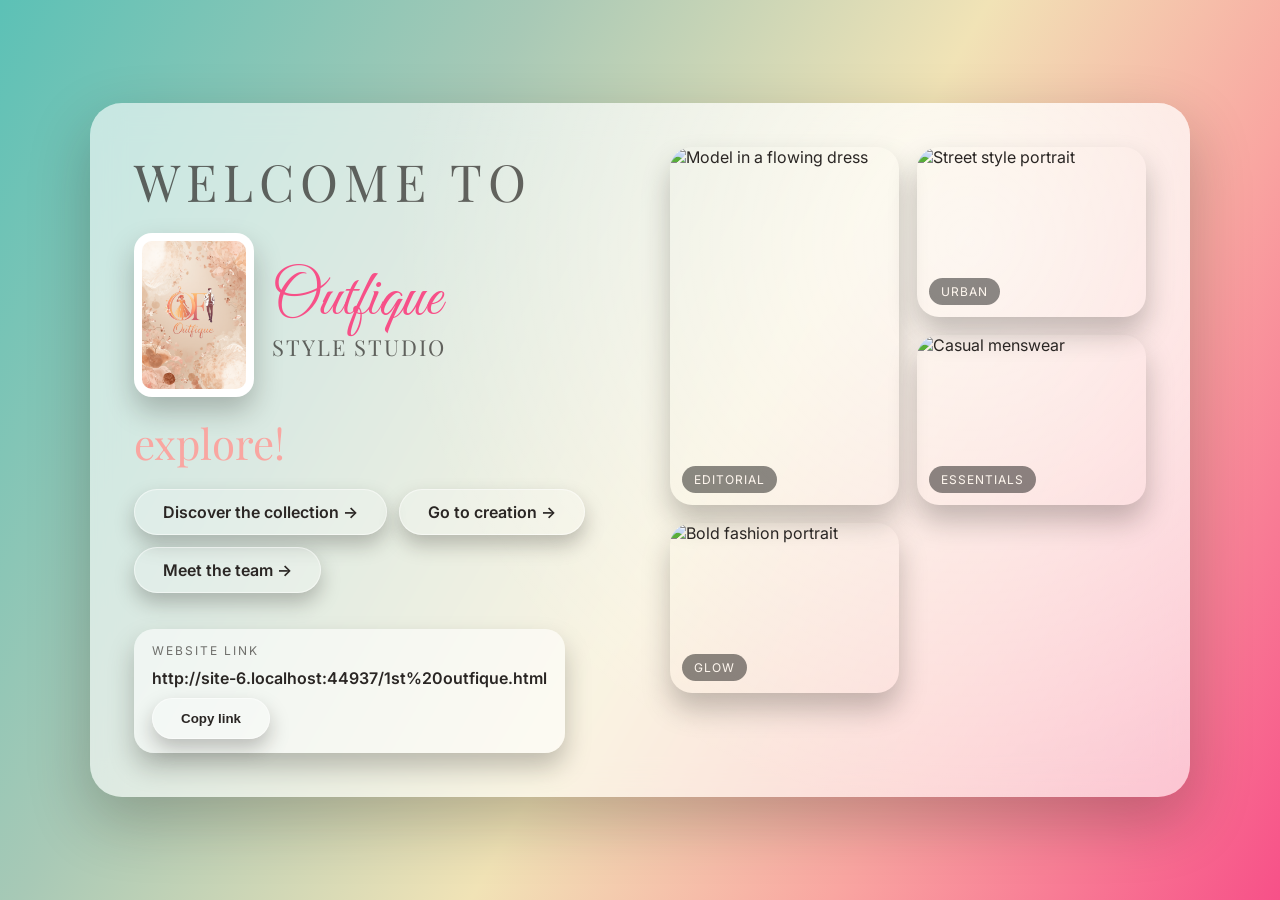
==== 1st outfique.html @ 27d2594f "Improve link accessibility hint Co-authored-by: mattleapertree-droid <254641514+mattleapertree-droid" ====
<!doctype html>
<html lang="en">
	<head>
		<meta charset="utf-8" />
		<meta name="viewport" content="width=device-width, initial-scale=1" />
		<title>Outfique — Welcome</title>
		<link rel="stylesheet" href="outflique beh.css" />
		<link rel="preconnect" href="https://fonts.googleapis.com" />
		<link rel="preconnect" href="https://fonts.gstatic.com" crossorigin />
		<link
			href="https://fonts.googleapis.com/css2?family=Playfair+Display:wght@600;700;800&family=Great+Vibes&family=Inter:wght@300;400;600&display=swap"
			rel="stylesheet"
		/>
		<style>
			:root {
				--bg-grad: linear-gradient(
					120deg,
					var(--outflique-teal, #5cc1b6) 0%,
					var(--outflique-mint, #a8c9b6) 30%,
					var(--outflique-cream, #f1e3b6) 55%,
					var(--outflique-peach, #f9a6a1) 75%,
					var(--outflique-pink, #f75088) 100%
				);
				--glass: rgba(255, 255, 255, 0.2);
				--shadow: rgba(24, 18, 14, 0.25);
			}

			* {
				box-sizing: border-box;
			}

			html,
			body {
				height: 100%;
				margin: 0;
				font-family: "Inter", system-ui, sans-serif;
				color: var(--outflique-ink, #2a2624);
			}

			body {
				background: var(--bg-grad);
				display: flex;
				align-items: center;
				justify-content: center;
				padding: 32px;
			}

			.stage {
				width: min(1100px, 100%);
				min-height: 640px;
				background: rgba(255, 255, 255, 0.6);
				border-radius: 32px;
				box-shadow: 0 24px 60px var(--shadow);
				backdrop-filter: blur(16px);
				padding: clamp(24px, 4vw, 44px);
				display: grid;
				grid-template-columns: minmax(300px, 1.05fr) minmax(280px, 1fr);
				gap: 36px;
				position: relative;
				overflow: hidden;
			}

			.stage::before {
				content: "";
				position: absolute;
				inset: 0;
				background: radial-gradient(circle at 80% 20%, rgba(255, 255, 255, 0.55), transparent 55%);
				pointer-events: none;
			}

			.hero-left {
				display: flex;
				flex-direction: column;
				gap: 18px;
				z-index: 1;
			}

			.logo-row {
				display: flex;
				align-items: center;
				gap: 18px;
			}

			.logo {
				width: 120px;
				height: auto;
				border-radius: 18px;
				box-shadow: 0 14px 28px var(--shadow);
				background: #fff;
				padding: 8px;
			}

			.welcome {
				font-family: "Playfair Display", serif;
				font-size: clamp(28px, 4vw, 52px);
				letter-spacing: 6px;
				text-transform: uppercase;
				color: rgba(42, 38, 36, 0.7);
			}

			.brand {
				font-family: "Great Vibes", cursive;
				font-size: clamp(36px, 5vw, 68px);
				color: var(--outflique-pink, #f75088);
				line-height: 1;
			}

			.subtitle {
				font-family: "Playfair Display", serif;
				font-size: clamp(16px, 2vw, 22px);
				letter-spacing: 2px;
				text-transform: uppercase;
				color: rgba(42, 38, 36, 0.7);
			}

			.tagline {
				font-family: "Playfair Display", serif;
				font-size: clamp(24px, 3.5vw, 42px);
				color: var(--outflique-peach, #f9a6a1);
			}

			.cta {
				display: inline-flex;
				align-items: center;
				gap: 10px;
				padding: 12px 28px;
				border-radius: 999px;
				background: var(--glass);
				border: 1px solid rgba(255, 255, 255, 0.5);
				color: var(--outflique-ink, #2a2624);
				text-decoration: none;
				font-weight: 600;
				width: fit-content;
				box-shadow: 0 10px 20px var(--shadow);
			}

			.cta-group {
				display: flex;
				flex-wrap: wrap;
				gap: 12px;
			}

			.site-link {
				margin-top: 18px;
				padding: 14px 18px;
				border-radius: 20px;
				background: rgba(255, 255, 255, 0.55);
				box-shadow: 0 14px 26px var(--shadow);
				display: grid;
				gap: 10px;
				width: fit-content;
			}

			.site-label {
				text-transform: uppercase;
				letter-spacing: 2px;
				font-size: 12px;
				color: rgba(42, 38, 36, 0.65);
			}

			.site-url {
				font-weight: 600;
				color: var(--outflique-ink, #2a2624);
				text-decoration: none;
				word-break: break-all;
			}

			.site-url:hover {
				text-decoration: underline;
			}

			.sr-only {
				position: absolute;
				width: 1px;
				height: 1px;
				padding: 0;
				margin: -1px;
				overflow: hidden;
				clip: rect(0, 0, 0, 0);
				white-space: nowrap;
				border: 0;
			}

			.gallery {
				display: grid;
				grid-template-columns: repeat(2, minmax(120px, 1fr));
				grid-auto-rows: 170px;
				gap: 18px;
				z-index: 1;
			}

			.card {
				border-radius: 22px;
				overflow: hidden;
				box-shadow: 0 16px 28px var(--shadow);
				position: relative;
			}

			.card img {
				width: 100%;
				height: 100%;
				object-fit: cover;
				display: block;
			}

			.card.tall {
				grid-row: span 2;
			}

			.chip {
				position: absolute;
				bottom: 12px;
				left: 12px;
				background: rgba(0, 0, 0, 0.45);
				color: #fff7ef;
				padding: 6px 12px;
				border-radius: 999px;
				font-size: 12px;
				letter-spacing: 1px;
				text-transform: uppercase;
			}

			@media (max-width: 900px) {
				.stage {
					grid-template-columns: 1fr;
				}

				.gallery {
					grid-template-columns: repeat(2, minmax(120px, 1fr));
				}
			}
		</style>
	</head>
	<body>
		<main class="stage">
			<section class="hero-left">
				<div class="welcome">Welcome to</div>
				<div class="logo-row">
					<img class="logo" src="DESIGN NI JARED.png" alt="Outfique logo" />
					<div>
						<div class="brand">Outfique</div>
						<div class="subtitle">Style Studio</div>
					</div>
				</div>
				<div class="tagline">explore!</div>
				<div class="cta-group">
					<a class="cta" href="collections ko beh.html">Discover the collection →</a>
					<a class="cta" href="creation outfique.html">Go to creation →</a>
					<a class="cta" href="team.html">Meet the team →</a>
				</div>
				<div class="site-link">
					<div class="site-label">Website link</div>
					<a class="site-url" id="siteUrl" href=""></a>
					<button class="cta" type="button" id="copySiteLink" aria-describedby="siteUrl">Copy link</button>
					<span class="sr-only" id="copyStatus" aria-live="polite"></span>
				</div>
			</section>

			<section class="gallery" id="gallery" aria-label="Outfique gallery">
				<div class="card tall">
					<img
						src="https://images.unsplash.com/photo-1503341455253-b2e723bb3dbb?auto=format&fit=crop&w=600&q=80"
						alt="Model in a flowing dress"
					/>
					<span class="chip">Editorial</span>
				</div>
				<div class="card">
					<img
						src="https://images.unsplash.com/photo-1524504388940-b1c1722653e1?auto=format&fit=crop&w=600&q=80"
						alt="Street style portrait"
					/>
					<span class="chip">Urban</span>
				</div>
				<div class="card">
					<img
						src="https://images.unsplash.com/photo-1521572163474-6864f9cf17ab?auto=format&fit=crop&w=600&q=80"
						alt="Casual menswear"
					/>
					<span class="chip">Essentials</span>
				</div>
				<div class="card">
					<img
						src="https://images.unsplash.com/photo-1519741497674-611481863552?auto=format&fit=crop&w=600&q=80"
						alt="Bold fashion portrait"
					/>
					<span class="chip">Glow</span>
				</div>
			</section>
		</main>
		<script>
			const siteUrl = document.getElementById("siteUrl");
			const copySiteLink = document.getElementById("copySiteLink");
			const copyStatus = document.getElementById("copyStatus");
			const resolvedLink = window.location.href;
			const successResetDelayMs = 2000; // Keep the success message brief so the UI resets quickly.
			const errorResetDelayMs = 2500; // Slightly longer to give users time to read the guidance.
			const localhostHostnames = ["localhost", "127.0.0.1", "::1", "localhost.localdomain"];
			const isLocalhost = localhostHostnames.includes(window.location.hostname);
			const canUseClipboard = Boolean(navigator.clipboard && (window.isSecureContext || isLocalhost));

			siteUrl.textContent = resolvedLink;
			siteUrl.setAttribute("href", resolvedLink);
			if (!canUseClipboard) {
				copySiteLink.disabled = true;
				copySiteLink.textContent = "Copy unavailable";
				copyStatus.textContent = "Copy unavailable. Please select the link above and copy it manually.";
			}

			copySiteLink.addEventListener("click", async () => {
				try {
					await navigator.clipboard.writeText(resolvedLink);
					copySiteLink.textContent = "Link copied!";
					copyStatus.textContent = "Link copied to clipboard.";
					setTimeout(() => {
						copySiteLink.textContent = "Copy link";
						copyStatus.textContent = "";
					}, successResetDelayMs);
				} catch (error) {
					console.error("Clipboard write failed:", error);
					copySiteLink.textContent = "Copy failed";
					copyStatus.textContent = "Copy failed. Please select the link above and copy it manually.";
					setTimeout(() => {
						copySiteLink.textContent = "Copy link";
						copyStatus.textContent = "";
					}, errorResetDelayMs);
					siteUrl.focus();
				}
			});
		</script>
	</body>
</html>
---- outflique beh.css ----
:root {
	/* Outflique universal palette (Summer Sunset) */
	--outflique-teal: #5cc1b6;
	--outflique-mint: #a8c9b6;
	--outflique-cream: #f1e3b6;
	--outflique-peach: #f9a6a1;
	--outflique-pink: #f75088;

	/* Neutrals */
	--outflique-ink: #2a2624;
	--outflique-paper: #fff7ef;
}

* {
	box-sizing: border-box;
}

html,
body {
	margin: 0;
	padding: 0;
	color: var(--outflique-ink);
	background: var(--outflique-paper);
}
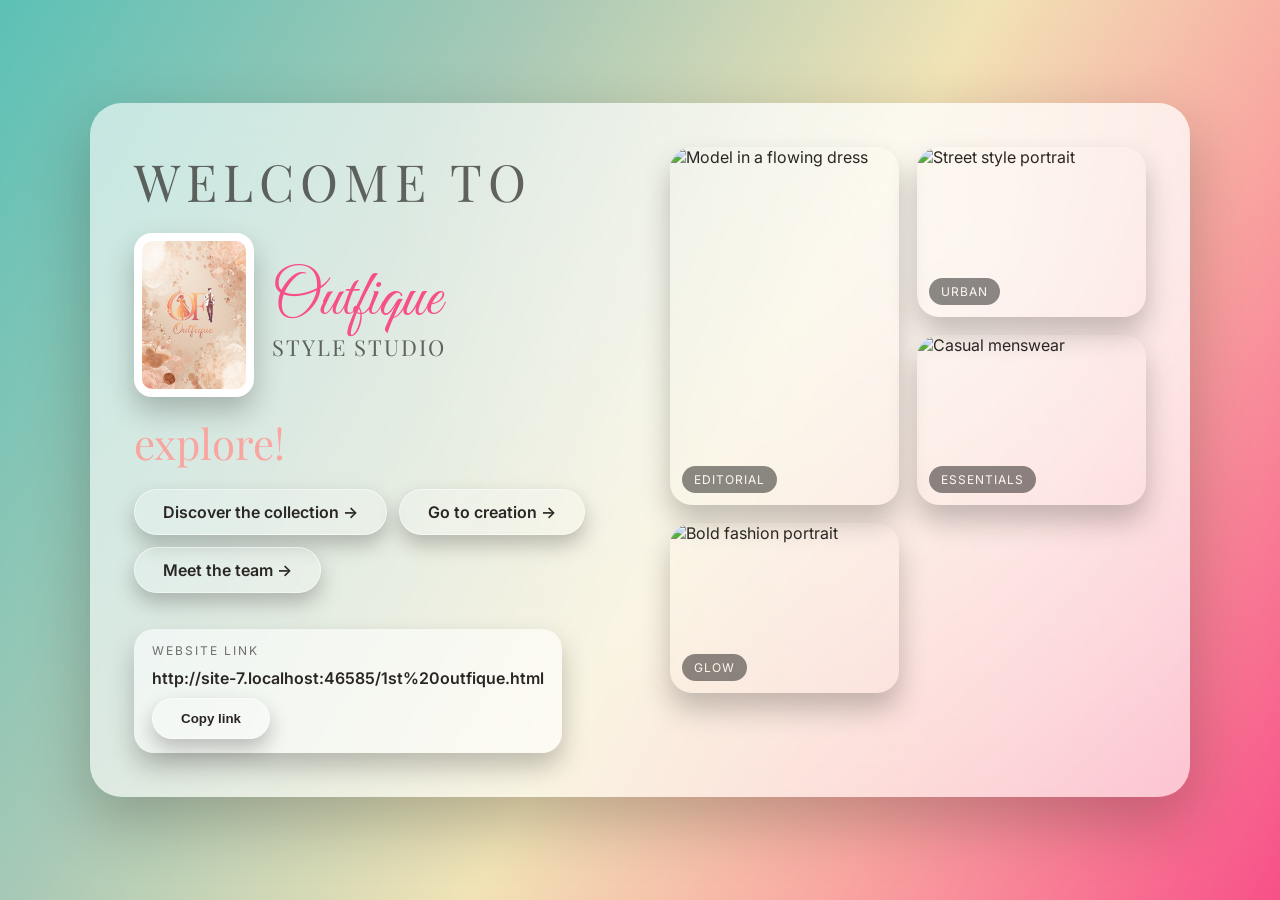
==== commit 5dc80f66: "Gate copy handler on clipboard support Co-authored-by: mattleapertree-droid <254641514+mattleapertre" ====
--- a/1st outfique.html
+++ b/1st outfique.html
@@ -306,26 +306,27 @@
 				copyStatus.textContent = "Copy unavailable. Please select the link above and copy it manually.";
 			}
 
-			copySiteLink.addEventListener("click", async () => {
-				try {
-					await navigator.clipboard.writeText(resolvedLink);
-					copySiteLink.textContent = "Link copied!";
-					copyStatus.textContent = "Link copied to clipboard.";
-					setTimeout(() => {
-						copySiteLink.textContent = "Copy link";
-						copyStatus.textContent = "";
-					}, successResetDelayMs);
-				} catch (error) {
-					console.error("Clipboard write failed:", error);
-					copySiteLink.textContent = "Copy failed";
-					copyStatus.textContent = "Copy failed. Please select the link above and copy it manually.";
-					setTimeout(() => {
-						copySiteLink.textContent = "Copy link";
-						copyStatus.textContent = "";
-					}, errorResetDelayMs);
-					siteUrl.focus();
-				}
-			});
+			if (canUseClipboard) {
+				copySiteLink.addEventListener("click", async () => {
+					try {
+						await navigator.clipboard.writeText(resolvedLink);
+						copySiteLink.textContent = "Link copied!";
+						copyStatus.textContent = "Link copied to clipboard.";
+						setTimeout(() => {
+							copySiteLink.textContent = "Copy link";
+							copyStatus.textContent = "";
+						}, successResetDelayMs);
+					} catch (error) {
+						console.error("Clipboard write failed:", error);
+						copySiteLink.textContent = "Copy failed";
+						copyStatus.textContent = "Copy failed. Please select the link above and copy it manually.";
+						setTimeout(() => {
+							copySiteLink.textContent = "Copy link";
+							copyStatus.textContent = "";
+						}, errorResetDelayMs);
+					}
+				});
+			}
 		</script>
 	</body>
 </html>
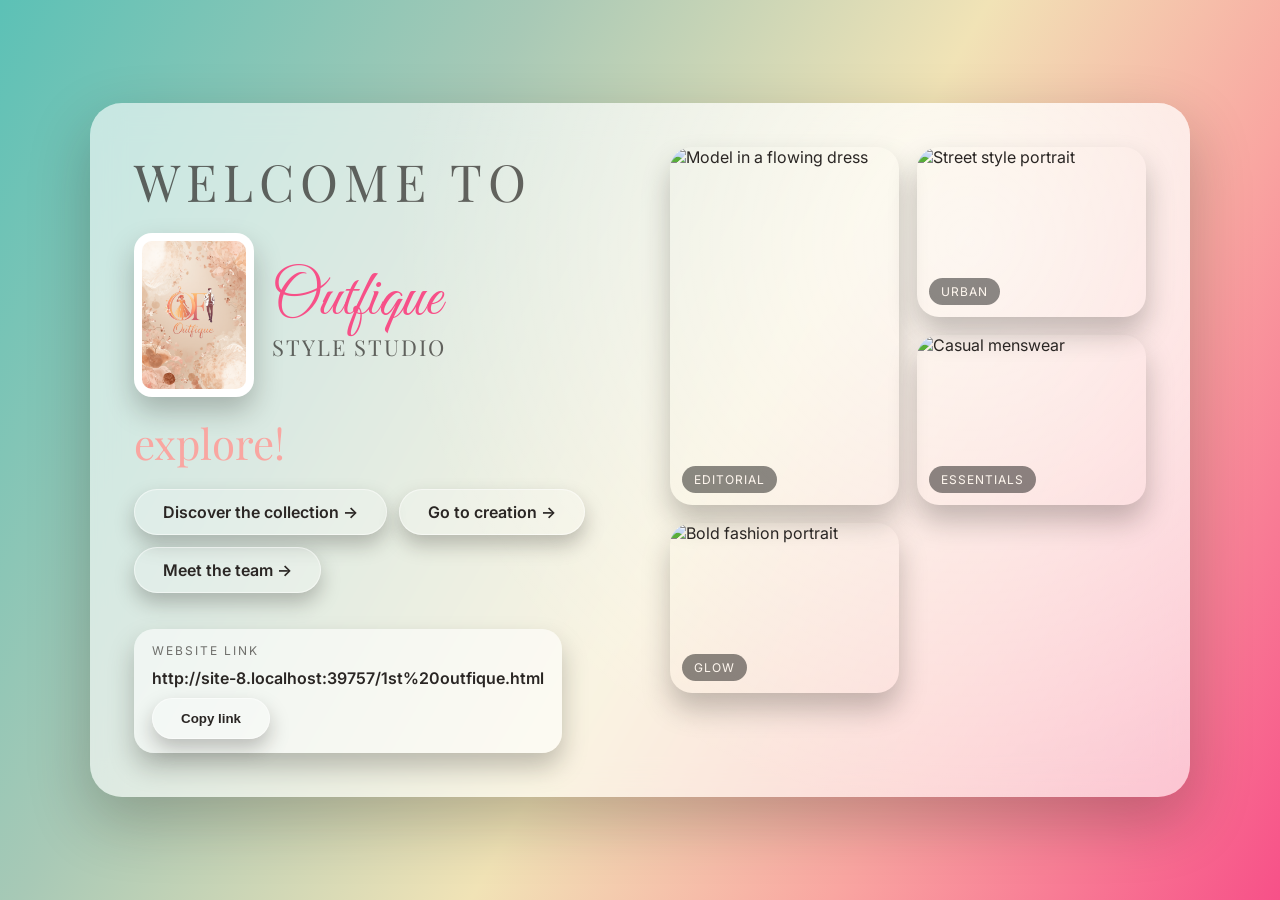
==== commit c01fea1d: "Clarify copy timing constants Co-authored-by: mattleapertree-droid <254641514+mattleapertree-droid@u" ====
--- a/1st outfique.html
+++ b/1st outfique.html
@@ -292,20 +292,14 @@
 			const copySiteLink = document.getElementById("copySiteLink");
 			const copyStatus = document.getElementById("copyStatus");
 			const resolvedLink = window.location.href;
-			const successResetDelayMs = 2000; // Keep the success message brief so the UI resets quickly.
-			const errorResetDelayMs = 2500; // Slightly longer to give users time to read the guidance.
-			const localhostHostnames = ["localhost", "127.0.0.1", "::1", "localhost.localdomain"];
+			const userFeedbackSuccessDurationMs = 2000; // Keep the success message brief so the UI resets quickly.
+			const userFeedbackErrorDurationMs = 2500; // Slightly longer to give users time to read the guidance.
+			const localhostHostnames = ["localhost", "127.0.0.1", "::1", "[::1]", "localhost.localdomain", "0.0.0.0"];
 			const isLocalhost = localhostHostnames.includes(window.location.hostname);
 			const canUseClipboard = Boolean(navigator.clipboard && (window.isSecureContext || isLocalhost));
 
 			siteUrl.textContent = resolvedLink;
 			siteUrl.setAttribute("href", resolvedLink);
-			if (!canUseClipboard) {
-				copySiteLink.disabled = true;
-				copySiteLink.textContent = "Copy unavailable";
-				copyStatus.textContent = "Copy unavailable. Please select the link above and copy it manually.";
-			}
-
 			if (canUseClipboard) {
 				copySiteLink.addEventListener("click", async () => {
 					try {
@@ -315,7 +309,7 @@
 						setTimeout(() => {
 							copySiteLink.textContent = "Copy link";
 							copyStatus.textContent = "";
-						}, successResetDelayMs);
+						}, userFeedbackSuccessDurationMs);
 					} catch (error) {
 						console.error("Clipboard write failed:", error);
 						copySiteLink.textContent = "Copy failed";
@@ -323,9 +317,13 @@
 						setTimeout(() => {
 							copySiteLink.textContent = "Copy link";
 							copyStatus.textContent = "";
-						}, errorResetDelayMs);
+						}, userFeedbackErrorDurationMs);
 					}
 				});
+			} else {
+				copySiteLink.disabled = true;
+				copySiteLink.textContent = "Copy unavailable";
+				copyStatus.textContent = "Copy unavailable. Please select the link above and copy it manually.";
 			}
 		</script>
 	</body>
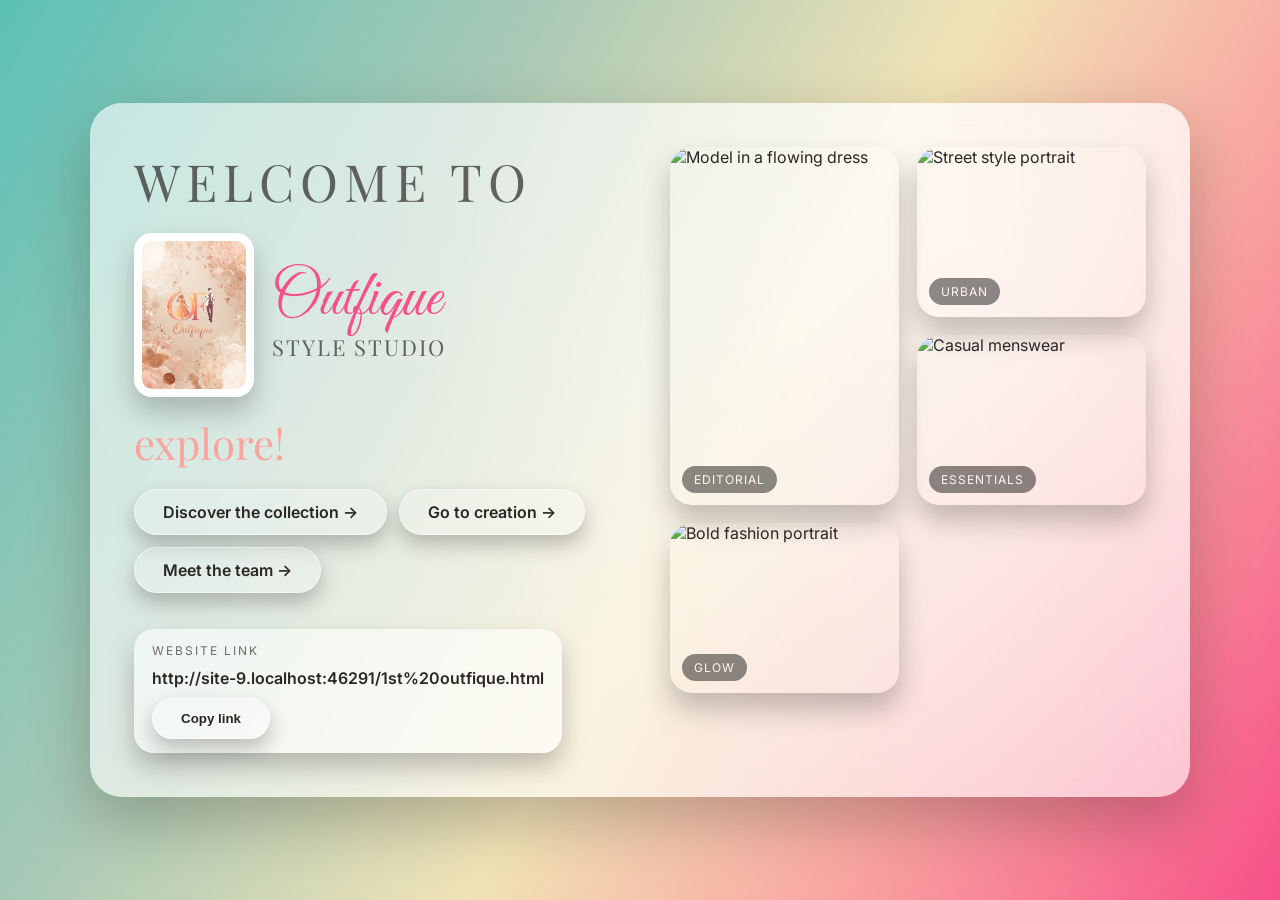
==== commit e4a582af: "Add link fallback text Co-authored-by: mattleapertree-droid <254641514+mattleapertree-droid@users.no" ====
--- a/1st outfique.html
+++ b/1st outfique.html
@@ -250,8 +250,8 @@
 				</div>
 				<div class="site-link">
 					<div class="site-label">Website link</div>
-					<a class="site-url" id="siteUrl" href=""></a>
-					<button class="cta" type="button" id="copySiteLink" aria-describedby="siteUrl">Copy link</button>
+					<a class="site-url" id="siteUrl" href="1st outfique.html">1st outfique.html</a>
+					<button class="cta" type="button" id="copySiteLink" aria-describedby="copyStatus" aria-label="Copy website link">Copy link</button>
 					<span class="sr-only" id="copyStatus" aria-live="polite"></span>
 				</div>
 			</section>
@@ -294,7 +294,7 @@
 			const resolvedLink = window.location.href;
 			const userFeedbackSuccessDurationMs = 2000; // Keep the success message brief so the UI resets quickly.
 			const userFeedbackErrorDurationMs = 2500; // Slightly longer to give users time to read the guidance.
-			const localhostHostnames = ["localhost", "127.0.0.1", "::1", "[::1]", "localhost.localdomain", "0.0.0.0"];
+			const localhostHostnames = ["localhost", "127.0.0.1", "0.0.0.0", "::1", "localhost.localdomain"];
 			const isLocalhost = localhostHostnames.includes(window.location.hostname);
 			const canUseClipboard = Boolean(navigator.clipboard && (window.isSecureContext || isLocalhost));
 
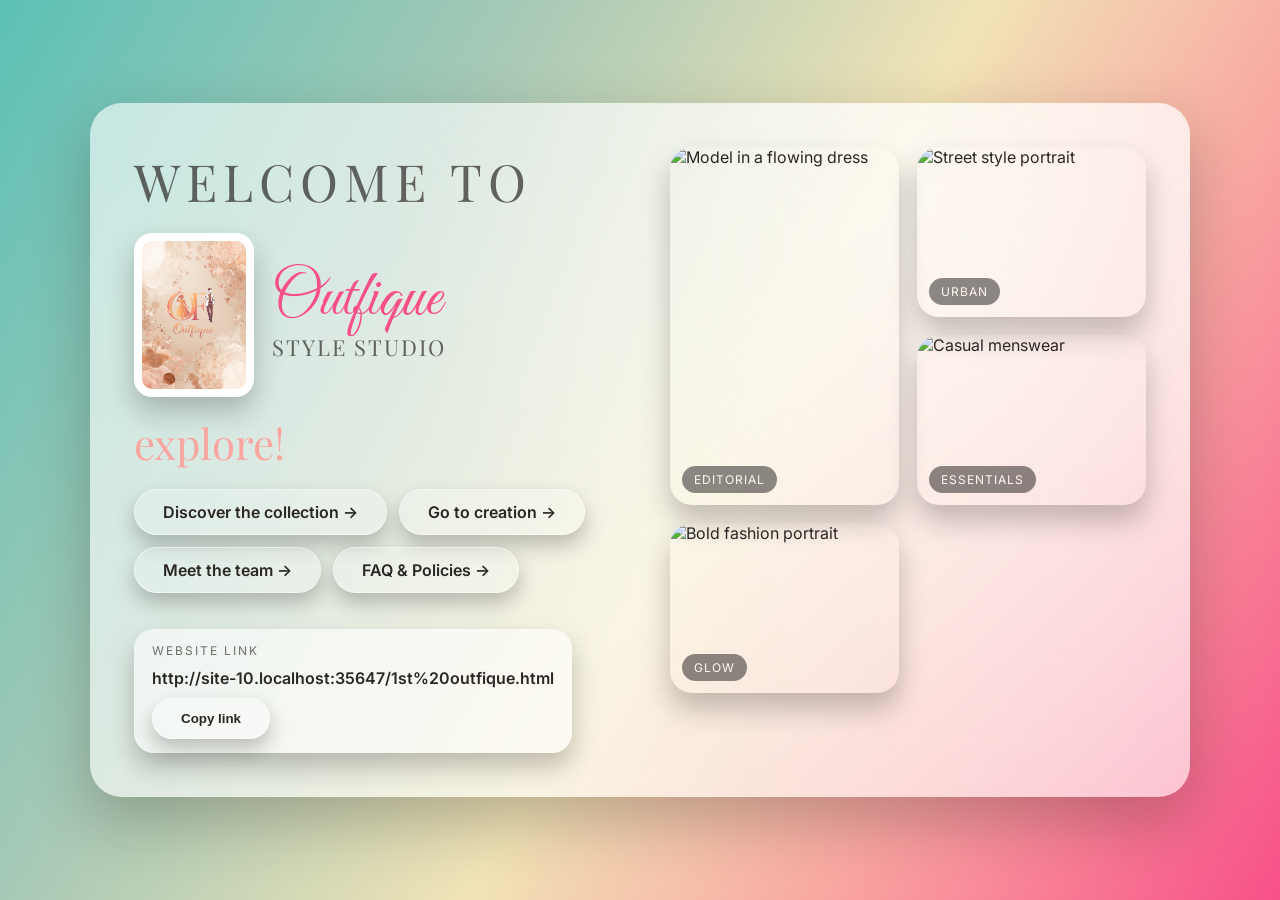
==== commit 3eb467a8: "Add FAQ page with refund and cancellation policy information Co-authored-by: mattleapertree-droid <2" ====
--- a/1st outfique.html
+++ b/1st outfique.html
@@ -243,10 +243,11 @@
 					</div>
 				</div>
 				<div class="tagline">explore!</div>
-				<div class="cta-group">
-					<a class="cta" href="collections ko beh.html">Discover the collection →</a>
-					<a class="cta" href="creation outfique.html">Go to creation →</a>
-					<a class="cta" href="team.html">Meet the team →</a>
+				<div class="cta-group">
+					<a class="cta" href="collections ko beh.html">Discover the collection →</a>
+					<a class="cta" href="creation outfique.html">Go to creation →</a>
+					<a class="cta" href="team.html">Meet the team →</a>
+					<a class="cta" href="faq.html">FAQ & Policies →</a>
 				</div>
 				<div class="site-link">
 					<div class="site-label">Website link</div>
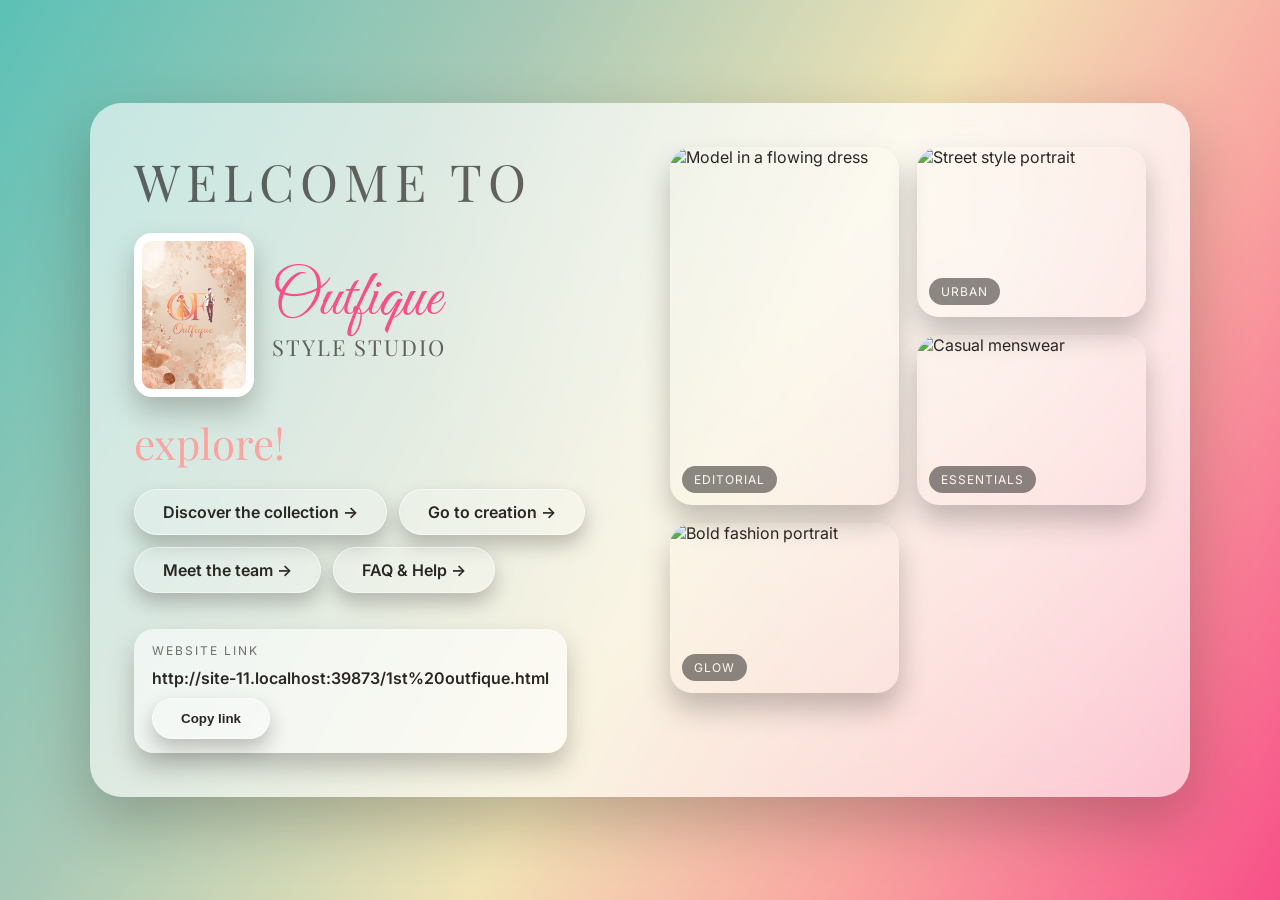
==== commit 6f02cd2b: "Add comprehensive FAQ page with subscription refund and cancellation policy Co-authored-by: mattleap" ====
--- a/1st outfique.html
+++ b/1st outfique.html
@@ -247,7 +247,7 @@
 					<a class="cta" href="collections ko beh.html">Discover the collection →</a>
 					<a class="cta" href="creation outfique.html">Go to creation →</a>
 					<a class="cta" href="team.html">Meet the team →</a>
-					<a class="cta" href="faq.html">FAQ & Policies →</a>
+					<a class="cta" href="faq.html">FAQ & Help →</a>
 				</div>
 				<div class="site-link">
 					<div class="site-label">Website link</div>
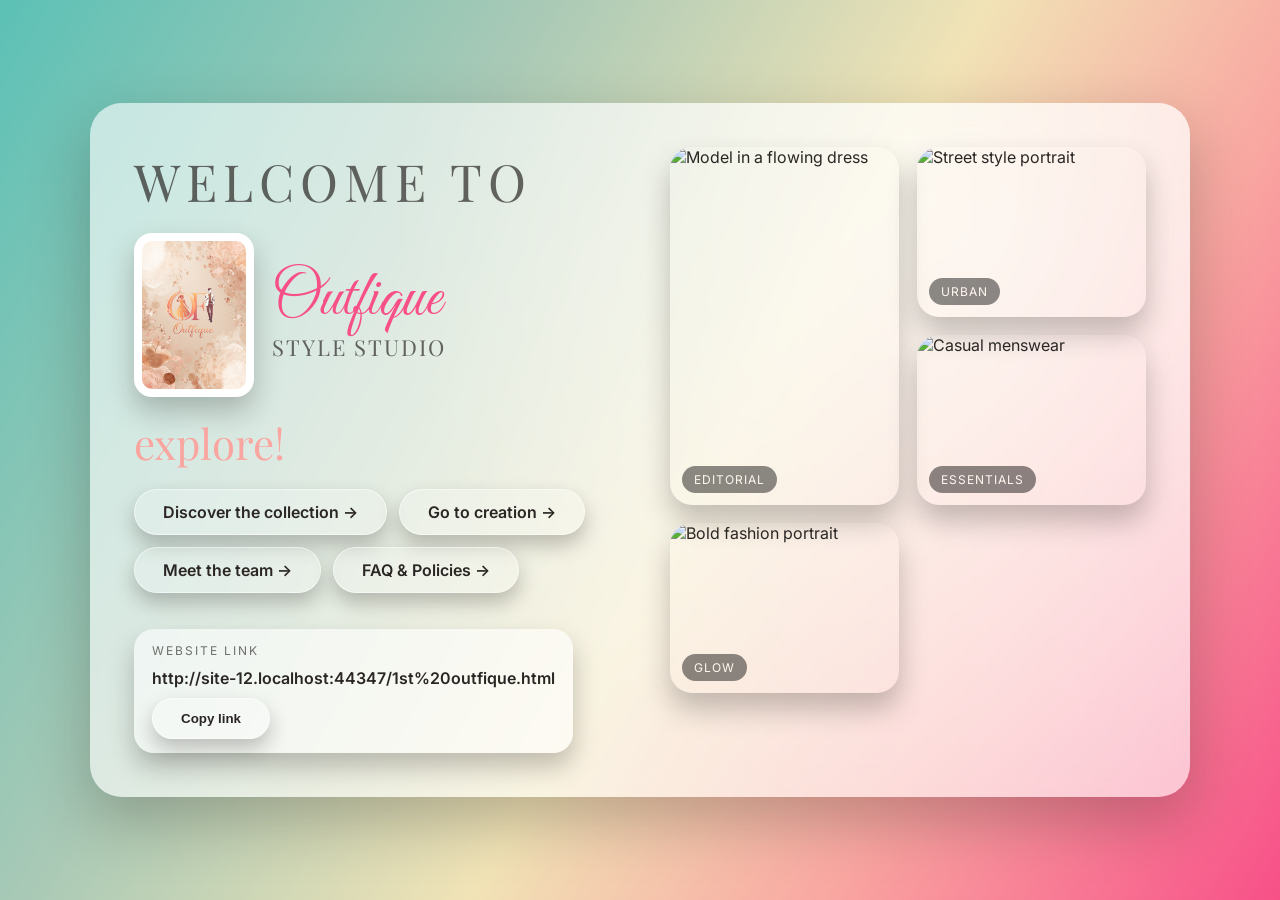
==== commit ad2791ad: "Merge f811c5cbc854bd5d931260656c4e109bc99b5076 into 203203c8d2844e8d076fa95fe7899a725ba4452e" ====
--- a/1st outfique.html
+++ b/1st outfique.html
@@ -247,7 +247,7 @@
 					<a class="cta" href="collections ko beh.html">Discover the collection →</a>
 					<a class="cta" href="creation outfique.html">Go to creation →</a>
 					<a class="cta" href="team.html">Meet the team →</a>
-					<a class="cta" href="faq.html">FAQ & Help →</a>
+					<a class="cta" href="faq.html">FAQ & Policies →</a>
 				</div>
 				<div class="site-link">
 					<div class="site-label">Website link</div>
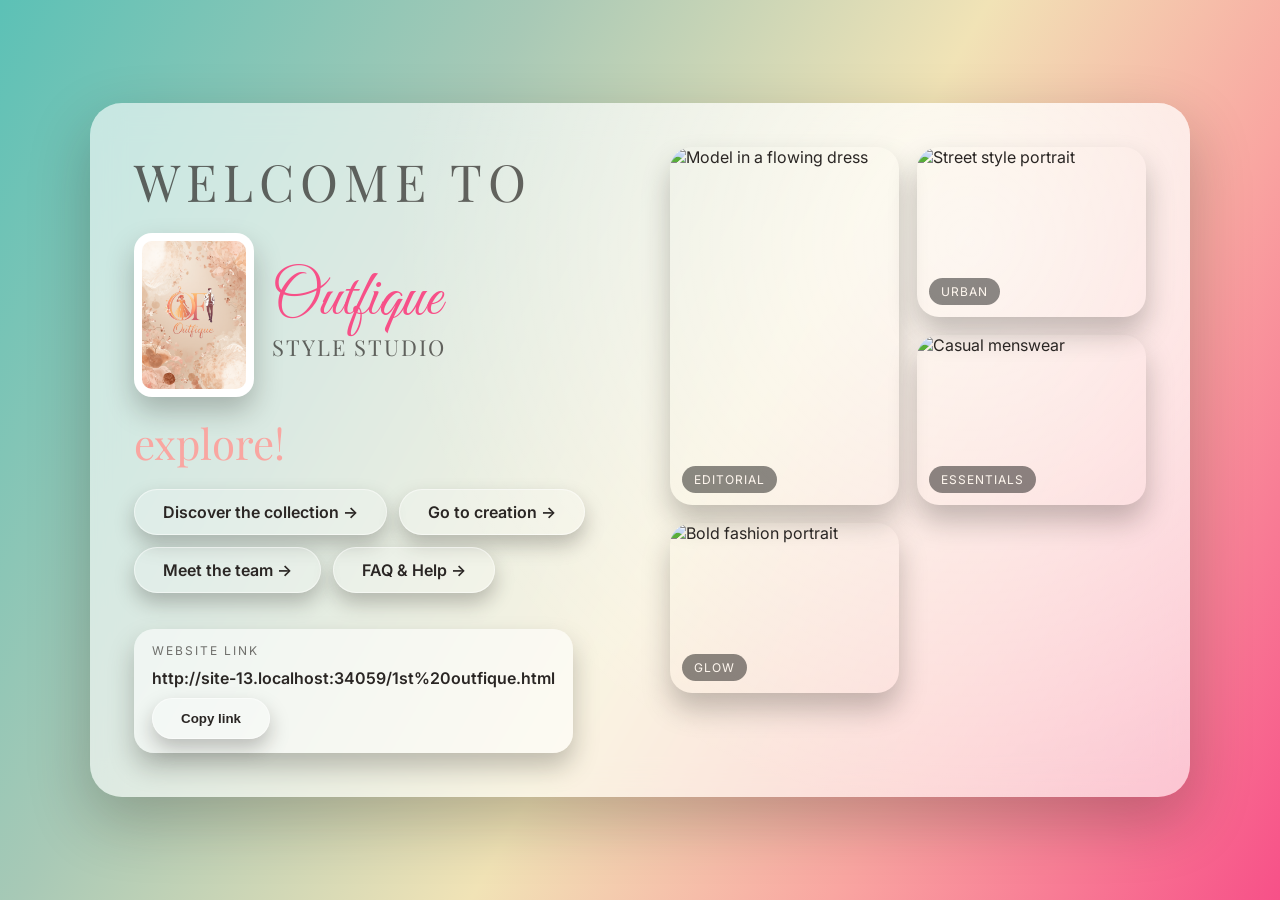
==== commit a2237cf0: "Merge af9351b198697af4d245a85a7389ef6b8212647e into 203203c8d2844e8d076fa95fe7899a725ba4452e" ====
--- a/1st outfique.html
+++ b/1st outfique.html
@@ -247,7 +247,7 @@
 					<a class="cta" href="collections ko beh.html">Discover the collection →</a>
 					<a class="cta" href="creation outfique.html">Go to creation →</a>
 					<a class="cta" href="team.html">Meet the team →</a>
-					<a class="cta" href="faq.html">FAQ & Policies →</a>
+					<a class="cta" href="faq.html">FAQ & Help →</a>
 				</div>
 				<div class="site-link">
 					<div class="site-label">Website link</div>
